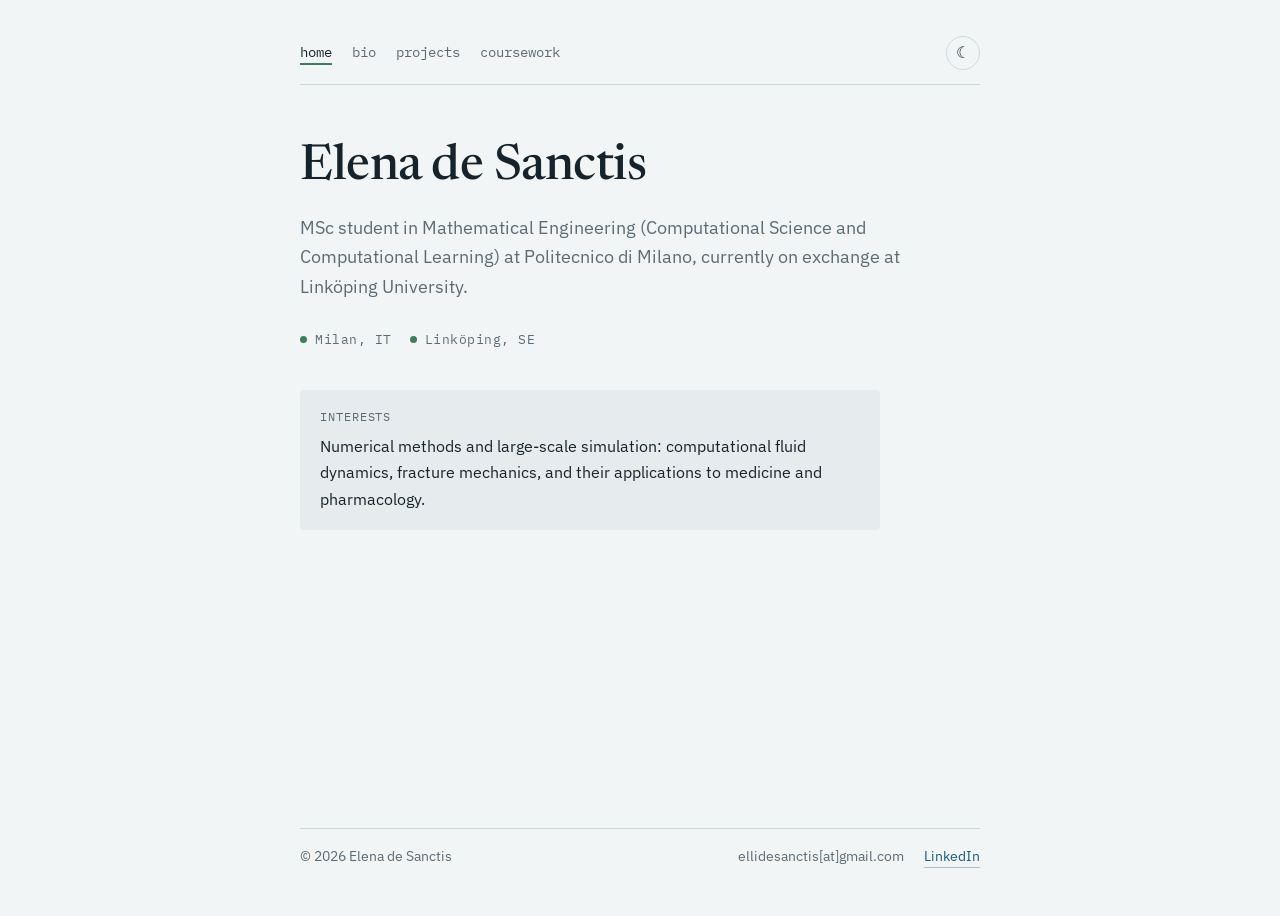
==== index.html @ 2d26bdd2 "Add files via upload" ====
<!doctype html>
<html lang="en">
<head>
<meta charset="utf-8">
<meta name="viewport" content="width=device-width, initial-scale=1">
<title>Elena de Sanctis</title>
<link rel="preconnect" href="https://fonts.googleapis.com">
<link rel="preconnect" href="https://fonts.gstatic.com" crossorigin>
<link rel="stylesheet" href="https://fonts.googleapis.com/css2?family=Newsreader:opsz,wght@6..72,400;6..72,500;6..72,600&family=IBM+Plex+Sans:wght@400;500&family=IBM+Plex+Mono:wght@400&display=swap">
<style>
/* Layout: colonna singola stretta, nav testuale in alto, pagine instradate su #hash */
:root{
  --bg:#f2f5f6; --surface:#e6ecee; --fg:#17232b; --muted:#5b6b75; --rule:#cfd9dd;
  --accent:#1d5c7a; --accent-2:#3f7d5c;
  --display:"Newsreader",Georgia,"Times New Roman",serif;
  --body:"IBM Plex Sans",system-ui,-apple-system,"Segoe UI",sans-serif;
  --mono:"IBM Plex Mono",ui-monospace,Menlo,Consolas,monospace;
}
@media (prefers-color-scheme: dark){:root:not([data-theme="light"]){
  --bg:#0f171c; --surface:#16222a; --fg:#e3eaee; --muted:#93a5af; --rule:#24343d;
  --accent:#7fc0de; --accent-2:#8cc9a6; color-scheme:dark}}
:root[data-theme="dark"]{
  --bg:#0f171c; --surface:#16222a; --fg:#e3eaee; --muted:#93a5af; --rule:#24343d;
  --accent:#7fc0de; --accent-2:#8cc9a6; color-scheme:dark}

*{box-sizing:border-box}
body{background:var(--bg);color:var(--fg);font-family:var(--body);font-size:16px;line-height:1.65;
  padding-left:max(16px,env(safe-area-inset-left,0px));padding-right:max(16px,env(safe-area-inset-right,0px))}
.wrap{max-width:680px;margin:0 auto;padding-block:28px 40px;display:flex;flex-direction:column;min-height:100vh}
a{color:var(--accent);text-decoration:none;border-bottom:1px solid color-mix(in srgb,var(--accent) 35%,transparent)}
a:hover{border-bottom-color:var(--accent)}
a:focus-visible,button:focus-visible{outline:2px solid var(--accent);outline-offset:3px;border-radius:2px}

header{display:flex;align-items:center;justify-content:space-between;gap:16px;flex-wrap:wrap;
  padding-bottom:14px;border-bottom:1px solid var(--rule)}
nav{display:flex;gap:20px;flex-wrap:wrap;font-family:var(--mono);font-size:14px}
nav a{color:var(--muted);border:0}
nav a[aria-current="page"]{color:var(--fg);box-shadow:inset 0 -2px 0 var(--accent-2)}
nav a:hover{color:var(--fg)}
#theme{background:none;border:1px solid var(--rule);color:var(--fg);width:34px;height:34px;border-radius:50%;
  font-size:16px;cursor:pointer;line-height:1}
#theme:hover{border-color:var(--accent)}

main{flex:1;padding-top:56px}
h1,h2,h3{font-family:var(--display);font-weight:500;text-wrap:balance;margin:0}
h1{font-size:clamp(2.2rem,6vw,3.1rem);line-height:1.08;letter-spacing:-.01em}
h2{font-size:1.55rem;margin-top:48px;margin-bottom:18px}
h3{font-size:1.15rem;font-weight:600}
.lede{font-size:1.12rem;color:var(--muted);max-width:58ch;margin:18px 0 0}
.coords{font-family:var(--mono);font-size:12.5px;color:var(--muted);letter-spacing:.04em;margin-top:28px;
  display:flex;gap:18px;flex-wrap:wrap}
.coords span::before{content:"";display:inline-block;width:7px;height:7px;border-radius:50%;
  background:var(--accent-2);margin-right:8px;vertical-align:1px}
.interest{margin-top:40px;padding:18px 20px;background:var(--surface);border-radius:4px;max-width:58ch}
.interest p{margin:0}
.label{font-family:var(--mono);font-size:11.5px;letter-spacing:.08em;text-transform:uppercase;color:var(--muted);margin-bottom:6px}

/* bio */
.facts{display:grid;grid-template-columns:max-content 1fr;gap:6px 24px;margin:20px 0 0}
.facts dt{font-family:var(--mono);font-size:13px;color:var(--muted)}
.facts dd{margin:0}
.timeline{list-style:none;padding:0;margin:0;display:flex;flex-direction:column;gap:22px}
.timeline li{display:grid;grid-template-columns:150px 1fr;gap:16px}
.when{font-family:var(--mono);font-size:13px;color:var(--muted);padding-top:3px;font-variant-numeric:tabular-nums}
.timeline p{margin:2px 0 0;color:var(--muted)}

/* progetti / corsi */
.tags{display:flex;flex-wrap:wrap;gap:6px;margin-top:10px}
.tags span{font-family:var(--mono);font-size:11.5px;padding:2px 8px;border:1px solid var(--rule);border-radius:3px;color:var(--muted)}
.list ul{margin:8px 0 0;padding-left:18px;color:var(--muted)}
.list ul li{padding:2px 0;border:0}
.list ul li:last-child{border:0}
.courses{columns:2 220px;column-gap:28px;padding-left:18px;margin:0}
.courses li{break-inside:avoid;padding:3px 0}
.list{list-style:none;padding:0;margin:28px 0 0;display:flex;flex-direction:column}
.list li{padding:20px 0;border-top:1px solid var(--rule);min-width:0}
.list li:last-child{border-bottom:1px solid var(--rule)}
.list p{margin:6px 0 8px}
.meta{font-family:var(--mono);font-size:12.5px;color:var(--accent-2)}
.todo{font-family:var(--mono);font-size:12.5px;color:var(--muted);margin-top:28px}

footer{margin-top:72px;padding-top:16px;border-top:1px solid var(--rule);font-size:13.5px;color:var(--muted);
  display:flex;gap:10px 20px;flex-wrap:wrap;align-items:center}
footer .sp{flex:1}

@media (max-width:520px){
  .timeline li{grid-template-columns:1fr;gap:2px}
  main{padding-top:36px}
}
</style>
</head>
<body>


<div class="wrap">
  <header>
    <nav aria-label="Sections">
      <a href="#home">home</a>
      <a href="#bio">bio</a>
      <a href="#projects">projects</a>
      <a href="#coursework">coursework</a>
    </nav>
    <button id="theme" type="button" aria-label="Toggle light/dark theme">☾</button>
  </header>

  <main>
    <section data-view="home">
      <h1>Elena de Sanctis</h1>
      <p class="lede">MSc student in Mathematical Engineering (Computational Science and Computational Learning) at Politecnico di Milano, currently on exchange at Linköping University.</p>
      <div class="coords"><span>Milan, IT</span><span>Linköping, SE</span></div>
      <div class="interest">
        <div class="label">Interests</div>
        <p>Numerical methods and large-scale simulation: computational fluid dynamics, fracture mechanics, and their applications to medicine and pharmacology.</p>
      </div>
    </section>

    <section data-view="bio" hidden>
      <h1>Bio</h1>
      <dl class="facts">
        <dt>Born in</dt><dd>Milan, Italy</dd>
        <dt>Current city</dt><dd>Linköping, Sweden</dd>
        <dt>Languages</dt><dd>Italian (native), English (B2, Cambridge FCE)</dd>
        <dt>CV</dt><dd><a href="Elena_de_Sanctis_CV.pdf" target="_blank" rel="noopener">Curriculum Vitae (PDF)</a></dd>
      </dl>

      <h2>Education</h2>
      <ol class="timeline">
        <li><div class="when">Aug 2026 — now</div>
          <div><h3>Linköping University</h3><p>Exchange semester · Linköping, Sweden</p></div></li>
        <li><div class="when">Sep 2025 — now</div>
          <div><h3>Politecnico di Milano</h3><p>MSc in Mathematical Engineering, Computational Science and Computational Learning · Milan, Italy</p></div></li>
        <li><div class="when">Sep 2022 — Sep 2025</div>
          <div><h3>Politecnico di Milano</h3><p>BSc in Mathematical Engineering · Milan, Italy</p></div></li>
      </ol>

      <h2>Skills</h2>
      <dl class="facts">
        <dt>Programming</dt><dd>C/C++, MATLAB, R, LaTeX</dd>
        <dt>Software</dt><dd>Ansys Fluent, ANSA, ParaView, HPC clusters (Slurm)</dd>
      </dl>

      <h2>Beyond engineering</h2>
      <ol class="timeline">
        <li><div class="when">2020 — now</div>
          <div><h3>Leo Club Rieti Host</h3><p>Youth branch of Lions Clubs International · President 2023/24, Vice-President 2021/22</p></div></li>
        <li><div class="when">2022 — now</div>
          <div><h3>AIM</h3><p>Member of the Association of Mathematical Engineers</p></div></li>
      </ol>
    </section>

    <section data-view="projects" hidden>
      <h1>Projects</h1>
      <ul class="list">
        <li><h3>Phase-Field Fracture Propagation</h3>
          <p>A C++ solver for brittle fracture that couples elastic equilibrium with a phase-field damage model on a Material Point Method discretisation.</p>
          <ul>
            <li>Fully explicit, matrix-free scheme: CFL-limited momentum update and damped Jacobi for the phase field, with no global linear solve.</li>
            <li>Reproduces the single-edge-notched shear test and dynamic crack branching; shear stiffness matches the analytical value to five significant digits.</li>
          </ul>
          <div class="tags"><span>C++</span><span>MPM</span><span>explicit solvers</span></div>
          <div class="meta" style="margin-top:10px">Ongoing · spring 2026, now being parallelised</div></li>
        <li><h3>Smoke Dispersion from a Vehicle Fire</h3>
          <p>Steady RANS simulations of smoke from a bus fire on the Linköping University campus to identify the buildings most at risk.</p>
          <ul>
            <li>20-million-cell meshes run on the NSC Sigma HPC cluster with scripted Fluent journals.</li>
            <li>20 years of hourly wind data reduced to five cases with k-means, combined into probability-weighted exposure maps.</li>
            <li>Co-authored a scientific paper and presented a poster.</li>
          </ul>
          <div class="tags"><span>Ansys Fluent</span><span>MATLAB</span><span>ParaView</span><span>HPC</span></div>
          <div class="meta" style="margin-top:10px">Course project · fall 2026</div></li>
        <li><h3>External Aerodynamics of the DrivAer Car</h3>
          <p>An automated pipeline from CAD to post-processing for the DrivAer reference vehicle, with moving ground and rotating wheels.</p>
          <ul>
            <li>Parametric Scheme script for Fluent Meshing producing a 9.3-million-cell poly-hexcore mesh with 10 prism layers.</li>
            <li>Realizable k–ε RANS at 20 m/s, run in batch on the NSC Sigma cluster; ParaView post-processing in Python.</li>
          </ul>
          <div class="tags"><span>ANSA</span><span>Ansys Fluent</span><span>ParaView</span><span>Python</span></div>
          <div class="meta" style="margin-top:10px">Course project · fall 2026</div></li>
      </ul>
    </section>

    <section data-view="coursework" hidden>
      <h1>Coursework</h1>
      <h2>Linköping University</h2>
      <ul class="courses">
        <li>Applied Computational Fluid Dynamics</li><li>Fluid Mechanics</li><li>Mathematical Models in Biology</li>
        <li>Medical Image Analysis</li><li>Text Mining</li>
      </ul>
      <h2>Politecnico di Milano, MSc</h2>
      <ul class="courses">
        <li>Real and Functional Analysis</li><li>Advanced Partial Differential Equations</li>
        <li>Numerical Analysis for PDEs</li><li>Algorithms and Parallel Computing</li>
        <li>Advanced Programming for Scientific Computing</li><li>Fluid Dynamics</li><li>Computational Fluid Dynamics</li>
      </ul>
      <h2>Politecnico di Milano, BSc</h2>
      <ul class="courses">
        <li>Probability Theory</li><li>Statistical Inference</li><li>Numerical Analysis</li>
        <li>Linear Algebra</li><li>Partial Differential Equations</li><li>Functional and Complex Analysis</li>
      </ul>
    </section>
  </main>

  <footer>
    <span>© 2026 Elena de Sanctis</span>
    <span class="sp"></span>
    <span>ellidesanctis[at]gmail.com</span>
    <a href="https://www.linkedin.com/in/elena-de-sanctis" target="_blank" rel="noopener">LinkedIn</a>
  </footer>
</div>
<script>
(function(){
  var views=["home","bio","projects","coursework"];
  function show(){
    var v=(location.hash||"#home").slice(1); if(views.indexOf(v)<0) v="home";
    document.querySelectorAll("[data-view]").forEach(function(s){s.hidden=s.dataset.view!==v});
    document.querySelectorAll("nav a").forEach(function(a){
      if(a.getAttribute("href")==="#"+v) a.setAttribute("aria-current","page"); else a.removeAttribute("aria-current");});
    window.scrollTo(0,0);
  }
  window.addEventListener("hashchange",show); show();

  var root=document.documentElement, btn=document.getElementById("theme");
  function isDark(){var t=root.getAttribute("data-theme"); if(t) return t==="dark";
    return matchMedia("(prefers-color-scheme: dark)").matches;}
  function sync(){btn.textContent=isDark()?"☀":"☾";}
  try{var saved=localStorage.getItem("theme"); if(saved) root.setAttribute("data-theme",saved);}catch(e){}
  btn.addEventListener("click",function(){
    var next=isDark()?"light":"dark"; root.setAttribute("data-theme",next);
    try{localStorage.setItem("theme",next);}catch(e){} sync();});
  sync();
})();
</script>
</body>
</html>
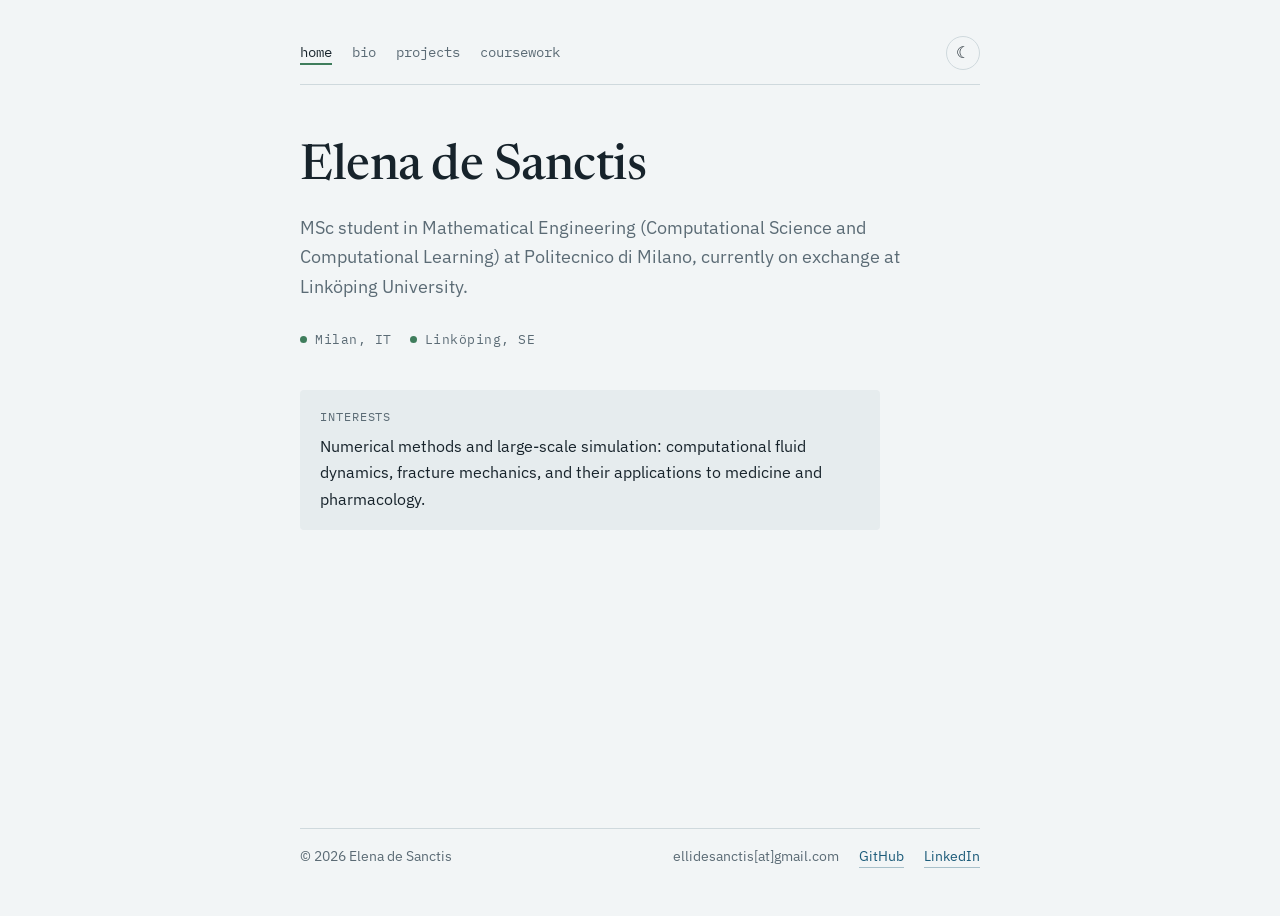
==== commit 18f2dc1d: "Add files via upload" ====
--- a/index.html
+++ b/index.html
@@ -117,7 +117,7 @@
     <section data-view="bio" hidden>
       <h1>Bio</h1>
       <dl class="facts">
-        <dt>Born in</dt><dd>Milan, Italy</dd>
+        <dt>Born in</dt><dd>Rieti, Italy</dd>
         <dt>Current city</dt><dd>Linköping, Sweden</dd>
         <dt>Languages</dt><dd>Italian (native), English (B2, Cambridge FCE)</dd>
         <dt>CV</dt><dd><a href="Elena_de_Sanctis_CV.pdf" target="_blank" rel="noopener">Curriculum Vitae (PDF)</a></dd>
@@ -204,7 +204,8 @@
     <span>© 2026 Elena de Sanctis</span>
     <span class="sp"></span>
     <span>ellidesanctis[at]gmail.com</span>
-    <a href="https://www.linkedin.com/in/elena-de-sanctis" target="_blank" rel="noopener">LinkedIn</a>
+    <a href="https://github.com/ElenadeSanctis" target="_blank" rel="noopener">GitHub</a>
+    <a href="https://www.linkedin.com/in/elena-de-sanctis-988266246/" target="_blank" rel="noopener">LinkedIn</a>
   </footer>
 </div>
 <script>
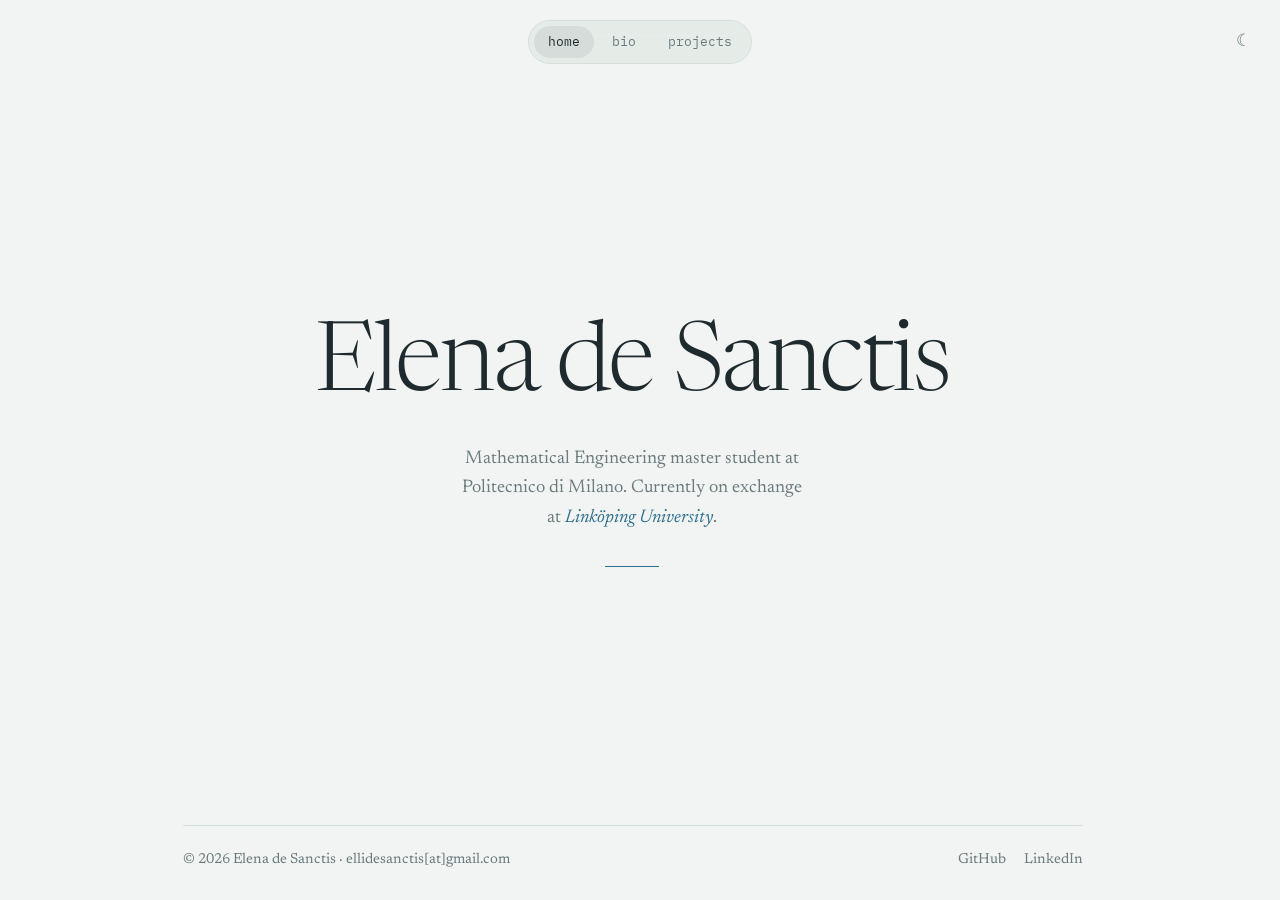
==== commit b267d958: "Add files via upload" ====
--- a/index.html
+++ b/index.html
@@ -1,235 +1,23 @@
 <!doctype html>
 <html lang="en">
 <head>
-<meta charset="utf-8">
-<meta name="viewport" content="width=device-width, initial-scale=1">
-<title>Elena de Sanctis</title>
-<link rel="preconnect" href="https://fonts.googleapis.com">
-<link rel="preconnect" href="https://fonts.gstatic.com" crossorigin>
-<link rel="stylesheet" href="https://fonts.googleapis.com/css2?family=Newsreader:opsz,wght@6..72,400;6..72,500;6..72,600&family=IBM+Plex+Sans:wght@400;500&family=IBM+Plex+Mono:wght@400&display=swap">
-<style>
-/* Layout: colonna singola stretta, nav testuale in alto, pagine instradate su #hash */
-:root{
-  --bg:#f2f5f6; --surface:#e6ecee; --fg:#17232b; --muted:#5b6b75; --rule:#cfd9dd;
-  --accent:#1d5c7a; --accent-2:#3f7d5c;
-  --display:"Newsreader",Georgia,"Times New Roman",serif;
-  --body:"IBM Plex Sans",system-ui,-apple-system,"Segoe UI",sans-serif;
-  --mono:"IBM Plex Mono",ui-monospace,Menlo,Consolas,monospace;
-}
-@media (prefers-color-scheme: dark){:root:not([data-theme="light"]){
-  --bg:#0f171c; --surface:#16222a; --fg:#e3eaee; --muted:#93a5af; --rule:#24343d;
-  --accent:#7fc0de; --accent-2:#8cc9a6; color-scheme:dark}}
-:root[data-theme="dark"]{
-  --bg:#0f171c; --surface:#16222a; --fg:#e3eaee; --muted:#93a5af; --rule:#24343d;
-  --accent:#7fc0de; --accent-2:#8cc9a6; color-scheme:dark}
-
-*{box-sizing:border-box}
-body{background:var(--bg);color:var(--fg);font-family:var(--body);font-size:16px;line-height:1.65;
-  padding-left:max(16px,env(safe-area-inset-left,0px));padding-right:max(16px,env(safe-area-inset-right,0px))}
-.wrap{max-width:680px;margin:0 auto;padding-block:28px 40px;display:flex;flex-direction:column;min-height:100vh}
-a{color:var(--accent);text-decoration:none;border-bottom:1px solid color-mix(in srgb,var(--accent) 35%,transparent)}
-a:hover{border-bottom-color:var(--accent)}
-a:focus-visible,button:focus-visible{outline:2px solid var(--accent);outline-offset:3px;border-radius:2px}
-
-header{display:flex;align-items:center;justify-content:space-between;gap:16px;flex-wrap:wrap;
-  padding-bottom:14px;border-bottom:1px solid var(--rule)}
-nav{display:flex;gap:20px;flex-wrap:wrap;font-family:var(--mono);font-size:14px}
-nav a{color:var(--muted);border:0}
-nav a[aria-current="page"]{color:var(--fg);box-shadow:inset 0 -2px 0 var(--accent-2)}
-nav a:hover{color:var(--fg)}
-#theme{background:none;border:1px solid var(--rule);color:var(--fg);width:34px;height:34px;border-radius:50%;
-  font-size:16px;cursor:pointer;line-height:1}
-#theme:hover{border-color:var(--accent)}
-
-main{flex:1;padding-top:56px}
-h1,h2,h3{font-family:var(--display);font-weight:500;text-wrap:balance;margin:0}
-h1{font-size:clamp(2.2rem,6vw,3.1rem);line-height:1.08;letter-spacing:-.01em}
-h2{font-size:1.55rem;margin-top:48px;margin-bottom:18px}
-h3{font-size:1.15rem;font-weight:600}
-.lede{font-size:1.12rem;color:var(--muted);max-width:58ch;margin:18px 0 0}
-.coords{font-family:var(--mono);font-size:12.5px;color:var(--muted);letter-spacing:.04em;margin-top:28px;
-  display:flex;gap:18px;flex-wrap:wrap}
-.coords span::before{content:"";display:inline-block;width:7px;height:7px;border-radius:50%;
-  background:var(--accent-2);margin-right:8px;vertical-align:1px}
-.interest{margin-top:40px;padding:18px 20px;background:var(--surface);border-radius:4px;max-width:58ch}
-.interest p{margin:0}
-.label{font-family:var(--mono);font-size:11.5px;letter-spacing:.08em;text-transform:uppercase;color:var(--muted);margin-bottom:6px}
-
-/* bio */
-.facts{display:grid;grid-template-columns:max-content 1fr;gap:6px 24px;margin:20px 0 0}
-.facts dt{font-family:var(--mono);font-size:13px;color:var(--muted)}
-.facts dd{margin:0}
-.timeline{list-style:none;padding:0;margin:0;display:flex;flex-direction:column;gap:22px}
-.timeline li{display:grid;grid-template-columns:150px 1fr;gap:16px}
-.when{font-family:var(--mono);font-size:13px;color:var(--muted);padding-top:3px;font-variant-numeric:tabular-nums}
-.timeline p{margin:2px 0 0;color:var(--muted)}
-
-/* progetti / corsi */
-.tags{display:flex;flex-wrap:wrap;gap:6px;margin-top:10px}
-.tags span{font-family:var(--mono);font-size:11.5px;padding:2px 8px;border:1px solid var(--rule);border-radius:3px;color:var(--muted)}
-.list ul{margin:8px 0 0;padding-left:18px;color:var(--muted)}
-.list ul li{padding:2px 0;border:0}
-.list ul li:last-child{border:0}
-.courses{columns:2 220px;column-gap:28px;padding-left:18px;margin:0}
-.courses li{break-inside:avoid;padding:3px 0}
-.list{list-style:none;padding:0;margin:28px 0 0;display:flex;flex-direction:column}
-.list li{padding:20px 0;border-top:1px solid var(--rule);min-width:0}
-.list li:last-child{border-bottom:1px solid var(--rule)}
-.list p{margin:6px 0 8px}
-.meta{font-family:var(--mono);font-size:12.5px;color:var(--accent-2)}
-.todo{font-family:var(--mono);font-size:12.5px;color:var(--muted);margin-top:28px}
-
-footer{margin-top:72px;padding-top:16px;border-top:1px solid var(--rule);font-size:13.5px;color:var(--muted);
-  display:flex;gap:10px 20px;flex-wrap:wrap;align-items:center}
-footer .sp{flex:1}
-
-@media (max-width:520px){
-  .timeline li{grid-template-columns:1fr;gap:2px}
-  main{padding-top:36px}
-}
-</style>
+  <meta charset="utf-8">
+  <meta name="viewport" content="width=device-width, initial-scale=1, viewport-fit=cover">
+  <title>Elena de Sanctis</title>
+  <meta name="description" content="Mathematical Engineering student at Politecnico di Milano">
+  <meta name="author" content="Elena de Sanctis">
+  <link rel="stylesheet" href="style.css">
+  <script src="theme.js"></script>
 </head>
-<body>
-
-
-<div class="wrap">
-  <header>
-    <nav aria-label="Sections">
-      <a href="#home">home</a>
-      <a href="#bio">bio</a>
-      <a href="#projects">projects</a>
-      <a href="#coursework">coursework</a>
-    </nav>
-    <button id="theme" type="button" aria-label="Toggle light/dark theme">☾</button>
-  </header>
-
-  <main>
-    <section data-view="home">
-      <h1>Elena de Sanctis</h1>
-      <p class="lede">MSc student in Mathematical Engineering (Computational Science and Computational Learning) at Politecnico di Milano, currently on exchange at Linköping University.</p>
-      <div class="coords"><span>Milan, IT</span><span>Linköping, SE</span></div>
-      <div class="interest">
-        <div class="label">Interests</div>
-        <p>Numerical methods and large-scale simulation: computational fluid dynamics, fracture mechanics, and their applications to medicine and pharmacology.</p>
-      </div>
-    </section>
-
-    <section data-view="bio" hidden>
-      <h1>Bio</h1>
-      <dl class="facts">
-        <dt>Born in</dt><dd>Rieti, Italy</dd>
-        <dt>Current city</dt><dd>Linköping, Sweden</dd>
-        <dt>Languages</dt><dd>Italian (native), English (B2, Cambridge FCE)</dd>
-        <dt>CV</dt><dd><a href="Elena_de_Sanctis_CV.pdf" target="_blank" rel="noopener">Curriculum Vitae (PDF)</a></dd>
-      </dl>
-
-      <h2>Education</h2>
-      <ol class="timeline">
-        <li><div class="when">Aug 2026 — now</div>
-          <div><h3>Linköping University</h3><p>Exchange semester · Linköping, Sweden</p></div></li>
-        <li><div class="when">Sep 2025 — now</div>
-          <div><h3>Politecnico di Milano</h3><p>MSc in Mathematical Engineering, Computational Science and Computational Learning · Milan, Italy</p></div></li>
-        <li><div class="when">Sep 2022 — Sep 2025</div>
-          <div><h3>Politecnico di Milano</h3><p>BSc in Mathematical Engineering · Milan, Italy</p></div></li>
-      </ol>
-
-      <h2>Skills</h2>
-      <dl class="facts">
-        <dt>Programming</dt><dd>C/C++, MATLAB, R, LaTeX</dd>
-        <dt>Software</dt><dd>Ansys Fluent, ANSA, ParaView, HPC clusters (Slurm)</dd>
-      </dl>
-
-      <h2>Beyond engineering</h2>
-      <ol class="timeline">
-        <li><div class="when">2020 — now</div>
-          <div><h3>Leo Club Rieti Host</h3><p>Youth branch of Lions Clubs International · President 2023/24, Vice-President 2021/22</p></div></li>
-        <li><div class="when">2022 — now</div>
-          <div><h3>AIM</h3><p>Member of the Association of Mathematical Engineers</p></div></li>
-      </ol>
-    </section>
-
-    <section data-view="projects" hidden>
-      <h1>Projects</h1>
-      <ul class="list">
-        <li><h3>Phase-Field Fracture Propagation</h3>
-          <p>A C++ solver for brittle fracture that couples elastic equilibrium with a phase-field damage model on a Material Point Method discretisation.</p>
-          <ul>
-            <li>Fully explicit, matrix-free scheme: CFL-limited momentum update and damped Jacobi for the phase field, with no global linear solve.</li>
-            <li>Reproduces the single-edge-notched shear test and dynamic crack branching; shear stiffness matches the analytical value to five significant digits.</li>
-          </ul>
-          <div class="tags"><span>C++</span><span>MPM</span><span>explicit solvers</span></div>
-          <div class="meta" style="margin-top:10px">Ongoing · spring 2026, now being parallelised</div></li>
-        <li><h3>Smoke Dispersion from a Vehicle Fire</h3>
-          <p>Steady RANS simulations of smoke from a bus fire on the Linköping University campus to identify the buildings most at risk.</p>
-          <ul>
-            <li>20-million-cell meshes run on the NSC Sigma HPC cluster with scripted Fluent journals.</li>
-            <li>20 years of hourly wind data reduced to five cases with k-means, combined into probability-weighted exposure maps.</li>
-            <li>Co-authored a scientific paper and presented a poster.</li>
-          </ul>
-          <div class="tags"><span>Ansys Fluent</span><span>MATLAB</span><span>ParaView</span><span>HPC</span></div>
-          <div class="meta" style="margin-top:10px">Course project · fall 2026</div></li>
-        <li><h3>External Aerodynamics of the DrivAer Car</h3>
-          <p>An automated pipeline from CAD to post-processing for the DrivAer reference vehicle, with moving ground and rotating wheels.</p>
-          <ul>
-            <li>Parametric Scheme script for Fluent Meshing producing a 9.3-million-cell poly-hexcore mesh with 10 prism layers.</li>
-            <li>Realizable k–ε RANS at 20 m/s, run in batch on the NSC Sigma cluster; ParaView post-processing in Python.</li>
-          </ul>
-          <div class="tags"><span>ANSA</span><span>Ansys Fluent</span><span>ParaView</span><span>Python</span></div>
-          <div class="meta" style="margin-top:10px">Course project · fall 2026</div></li>
-      </ul>
-    </section>
-
-    <section data-view="coursework" hidden>
-      <h1>Coursework</h1>
-      <h2>Linköping University</h2>
-      <ul class="courses">
-        <li>Applied Computational Fluid Dynamics</li><li>Fluid Mechanics</li><li>Mathematical Models in Biology</li>
-        <li>Medical Image Analysis</li><li>Text Mining</li>
-      </ul>
-      <h2>Politecnico di Milano, MSc</h2>
-      <ul class="courses">
-        <li>Real and Functional Analysis</li><li>Advanced Partial Differential Equations</li>
-        <li>Numerical Analysis for PDEs</li><li>Algorithms and Parallel Computing</li>
-        <li>Advanced Programming for Scientific Computing</li><li>Fluid Dynamics</li><li>Computational Fluid Dynamics</li>
-      </ul>
-      <h2>Politecnico di Milano, BSc</h2>
-      <ul class="courses">
-        <li>Probability Theory</li><li>Statistical Inference</li><li>Numerical Analysis</li>
-        <li>Linear Algebra</li><li>Partial Differential Equations</li><li>Functional and Complex Analysis</li>
-      </ul>
-    </section>
-  </main>
-
-  <footer>
-    <span>© 2026 Elena de Sanctis</span>
-    <span class="sp"></span>
-    <span>ellidesanctis[at]gmail.com</span>
-    <a href="https://github.com/ElenadeSanctis" target="_blank" rel="noopener">GitHub</a>
-    <a href="https://www.linkedin.com/in/elena-de-sanctis-988266246/" target="_blank" rel="noopener">LinkedIn</a>
-  </footer>
-</div>
-<script>
-(function(){
-  var views=["home","bio","projects","coursework"];
-  function show(){
-    var v=(location.hash||"#home").slice(1); if(views.indexOf(v)<0) v="home";
-    document.querySelectorAll("[data-view]").forEach(function(s){s.hidden=s.dataset.view!==v});
-    document.querySelectorAll("nav a").forEach(function(a){
-      if(a.getAttribute("href")==="#"+v) a.setAttribute("aria-current","page"); else a.removeAttribute("aria-current");});
-    window.scrollTo(0,0);
-  }
-  window.addEventListener("hashchange",show); show();
-
-  var root=document.documentElement, btn=document.getElementById("theme");
-  function isDark(){var t=root.getAttribute("data-theme"); if(t) return t==="dark";
-    return matchMedia("(prefers-color-scheme: dark)").matches;}
-  function sync(){btn.textContent=isDark()?"☀":"☾";}
-  try{var saved=localStorage.getItem("theme"); if(saved) root.setAttribute("data-theme",saved);}catch(e){}
-  btn.addEventListener("click",function(){
-    var next=isDark()?"light":"dark"; root.setAttribute("data-theme",next);
-    try{localStorage.setItem("theme",next);}catch(e){} sync();});
-  sync();
-})();
-</script>
+<body class="home-page">
+<nav class="site-nav" aria-label="Main navigation"><a href="index.html" aria-current="page">home</a><a href="bio.html">bio</a><a href="projects.html">projects</a></nav><button class="theme-toggle" type="button" aria-label="Switch to dark mode">☾</button>
+<main class="page">
+  <section class="home-hero reveal">
+    <h1>Elena de Sanctis</h1>
+    <p class="description">Mathematical Engineering master student at Politecnico di Milano. Currently on exchange at <em>Linköping University</em>.</p>
+    <div class="home-mark" aria-hidden="true"></div>
+  </section>
+</main>
+<footer class="page footer"><span>© 2026 Elena de Sanctis · ellidesanctis[at]gmail.com</span><span class="footer-links"><a href="https://github.com/ElenadeSanctis" target="_blank" rel="noopener">GitHub</a><a href="https://www.linkedin.com/in/elena-de-sanctis-988266246/" target="_blank" rel="noopener">LinkedIn</a></span></footer>
 </body>
 </html>
--- a/style.css
+++ b/style.css
@@ -0,0 +1,183 @@
+@import url('https://fonts.googleapis.com/css2?family=Newsreader:ital,opsz,wght@0,6..72,300;0,6..72,400;0,6..72,500;1,6..72,400&family=IBM+Plex+Mono:wght@400&display=swap');
+
+/* Layout: pagine a colonna centrata, nav a pillola fissa in alto, transizioni tra pagine */
+:root {
+  --bg: #f1f4f2;
+  --surface: #e3eae7;
+  --text: #1f2a2e;
+  --muted: #6a7a7e;
+  --rule: #d5dfdb;
+  --accent: #2f6f8f;
+  --accent-2: #3f7d5c;
+  --pill: rgba(31, 42, 46, .08);
+  --shadow: 0 18px 44px rgba(20, 45, 55, .10);
+  --serif: "Newsreader", "Iowan Old Style", Baskerville, Georgia, serif;
+  --mono: "IBM Plex Mono", ui-monospace, SFMono-Regular, Consolas, monospace;
+  --ease: cubic-bezier(.2, .7, .2, 1);
+  color-scheme: light;
+}
+@media (prefers-color-scheme: dark) {
+  :root:not([data-theme="light"]) {
+    --bg: #11191d; --surface: #1b262b; --text: #dce6e8; --muted: #8fa1a6; --rule: #26343a;
+    --accent: #86bfd9; --accent-2: #8cc9a6; --pill: rgba(220, 230, 232, .10);
+    --shadow: 0 18px 44px rgba(0, 0, 0, .30); color-scheme: dark;
+  }
+}
+:root[data-theme="dark"] {
+  --bg: #11191d; --surface: #1b262b; --text: #dce6e8; --muted: #8fa1a6; --rule: #26343a;
+  --accent: #86bfd9; --accent-2: #8cc9a6; --pill: rgba(220, 230, 232, .10);
+  --shadow: 0 18px 44px rgba(0, 0, 0, .30); color-scheme: dark;
+}
+
+* { box-sizing: border-box; }
+html { scrollbar-gutter: stable; }
+body {
+  margin: 0; min-height: 100svh; display: flex; flex-direction: column;
+  background: var(--bg); color: var(--text);
+  font-family: var(--serif); font-size: 1.12rem; line-height: 1.6;
+  padding-left: max(16px, env(safe-area-inset-left, 0px));
+  padding-right: max(16px, env(safe-area-inset-right, 0px));
+  transition: background-color .3s ease, color .3s ease;
+}
+a { color: inherit; text-decoration: none; }
+img { display: block; max-width: 100%; }
+main { flex: 1; }
+.page { width: 100%; max-width: 900px; margin: 0 auto; }
+
+/* nav */
+.site-nav {
+  position: fixed; z-index: 10; top: calc(20px + env(safe-area-inset-top, 0px)); left: 50%; transform: translateX(-50%);
+  display: flex; gap: 4px; padding: 5px;
+  background: color-mix(in srgb, var(--surface) 85%, transparent);
+  backdrop-filter: blur(10px); -webkit-backdrop-filter: blur(10px);
+  border: 1px solid var(--rule); border-radius: 999px;
+  font-family: var(--mono); font-size: .8rem;
+  view-transition-name: site-nav;
+}
+.site-nav a { position: relative; padding: 6px 14px; border-radius: 999px; color: var(--muted); transition: color .2s ease; white-space: nowrap; }
+.site-nav a:hover { color: var(--text); }
+.site-nav a[aria-current="page"] { color: var(--text); }
+.site-nav a[aria-current="page"]::before {
+  content: ""; position: absolute; inset: 0; z-index: -1; border-radius: 999px; background: var(--pill);
+  view-transition-name: nav-pill;
+}
+.theme-toggle {
+  position: fixed; z-index: 11; top: calc(24px + env(safe-area-inset-top, 0px)); right: max(20px, calc(env(safe-area-inset-right, 0px) + 12px));
+  width: 34px; height: 34px; border: 1px solid transparent; border-radius: 50%;
+  background: transparent; color: var(--muted); font-size: 1.05rem; line-height: 1; cursor: pointer;
+  transition: color .2s ease, border-color .2s ease, transform .4s var(--ease);
+  view-transition-name: theme-toggle;
+}
+.theme-toggle:hover { color: var(--text); border-color: var(--rule); transform: rotate(-20deg); }
+a:focus-visible, button:focus-visible { outline: 2px solid var(--accent); outline-offset: 3px; border-radius: 4px; }
+
+/* type */
+h1, h2, h3 { margin: 0; font-weight: 400; letter-spacing: -.025em; line-height: 1.04; text-wrap: balance; }
+h1 { font-size: clamp(2.6rem, 6.5vw, 5rem); font-weight: 300; }
+.muted { color: var(--muted); }
+.eyebrow { margin: 0 0 18px; font: .74rem/1.2 var(--mono); letter-spacing: .12em; text-transform: uppercase; color: var(--accent-2); }
+.meta { font: .76rem var(--mono); color: var(--accent-2); letter-spacing: .02em; }
+
+/* home */
+.home-page main { display: grid; place-items: center; padding-block: 120px 60px; }
+.home-hero { text-align: center; max-width: 640px; }
+.home-hero h1 { font-size: clamp(3rem, 9vw, 6rem); }
+.home-hero .description { margin: 26px auto 0; max-width: 34ch; font-size: 1.15rem; color: var(--muted); }
+.home-hero .description em { color: var(--accent); font-style: italic; }
+.home-mark { width: 54px; height: 1px; margin: 34px auto 0; background: var(--accent); transform-origin: center; animation: grow .9s var(--ease) .35s both; }
+
+/* subpages */
+.subpage { padding-block: 150px 90px; }
+.intro { margin-bottom: 54px; }
+
+/* bio */
+.bio-hero { display: grid; grid-template-columns: 1fr; gap: 30px; margin-bottom: 64px; }
+.bio-hero h1 { font-size: clamp(2.4rem, 5vw, 3.8rem); }
+.bio-facts { display: grid; grid-template-columns: repeat(3, max-content); gap: 14px 40px; margin: 0; }
+.bio-facts dt { font: .74rem var(--mono); letter-spacing: .08em; text-transform: uppercase; color: var(--muted); }
+.bio-facts dd { margin: 4px 0 0; }
+.button {
+  display: inline-flex; align-items: center; gap: 8px; justify-self: start;
+  padding: 10px 18px; border: 1px solid var(--rule); border-radius: 999px; background: var(--surface);
+  font: .8rem var(--mono); color: var(--text);
+  transition: background-color .2s ease, color .2s ease, border-color .2s ease, transform .2s var(--ease);
+}
+.button:hover { background: var(--accent); border-color: var(--accent); color: var(--bg); transform: translateY(-2px); }
+.bio-section { margin-bottom: 56px; }
+.bio-section h2 { font-size: clamp(1.8rem, 3.6vw, 2.6rem); margin-bottom: 22px; }
+.cv-list { list-style: none; margin: 0; padding: 0; display: grid; gap: 22px; }
+.cv-entry { display: grid; grid-template-columns: 170px 1fr; gap: 20px; }
+.cv-entry .when { font: .78rem var(--mono); color: var(--muted); padding-top: 6px; font-variant-numeric: tabular-nums; }
+.cv-entry h3 { font-size: 1.5rem; }
+.cv-entry p { margin: 4px 0 0; }
+.skills { display: grid; grid-template-columns: 170px 1fr; gap: 10px 20px; margin: 0; }
+.skills dt { font: .78rem var(--mono); color: var(--muted); padding-top: 4px; }
+.skills dd { margin: 0; }
+
+/* projects list */
+.project-list { border-top: 1px solid var(--rule); }
+.project-link { display: grid; grid-template-columns: 1fr auto; gap: 24px; align-items: center; padding: 30px 6px; border-bottom: 1px solid var(--rule); transition: padding .35s var(--ease), background-color .35s ease; }
+.project-link h2 { font-size: clamp(1.5rem, 3vw, 2rem); margin-bottom: 10px; transition: color .25s ease; }
+.project-link p { margin: 0 0 10px; max-width: 60ch; color: var(--muted); }
+.project-link .arrow { font-family: var(--mono); color: var(--muted); transition: transform .35s var(--ease), color .25s ease; }
+.project-link:hover { padding-left: 16px; background: color-mix(in srgb, var(--surface) 55%, transparent); }
+.project-link:hover h2, .project-link:hover .arrow { color: var(--accent); }
+.project-link:hover .arrow { transform: translateX(6px); }
+.status { display: inline-block; margin-left: 10px; padding: 2px 9px; border-radius: 999px; background: color-mix(in srgb, var(--accent-2) 16%, transparent); color: var(--accent-2); font: .7rem var(--mono); vertical-align: 2px; }
+
+/* project detail */
+.detail-hero { margin-bottom: 52px; }
+.detail-hero h1 { font-size: clamp(2.2rem, 4.6vw, 3.6rem); }
+.lede { margin: 24px 0 0; max-width: 62ch; font-size: 1.2rem; color: var(--muted); }
+.project-meta { display: flex; flex-wrap: wrap; gap: 22px 56px; margin-bottom: 44px; padding-block: 22px; border-top: 1px solid var(--rule); border-bottom: 1px solid var(--rule); }
+.project-meta strong { display: block; font: 400 .72rem var(--mono); letter-spacing: .1em; text-transform: uppercase; color: var(--muted); }
+.project-meta p { margin: 4px 0 0; }
+.detail-body h2 { font-size: 1.8rem; margin-bottom: 16px; }
+.detail-body p, .detail-body li { max-width: 66ch; }
+.detail-body ul { padding-left: 20px; margin: 0; display: grid; gap: 10px; }
+.tags { display: flex; flex-wrap: wrap; gap: 6px; }
+.tags span { padding: 3px 10px; border-radius: 999px; background: var(--surface); font: .72rem var(--mono); color: var(--muted); }
+.back { display: inline-block; margin-top: 56px; font: .8rem var(--mono); color: var(--muted); transition: color .2s ease, transform .3s var(--ease); }
+.back:hover { color: var(--accent); transform: translateX(-4px); }
+
+/* footer */
+.footer { display: flex; justify-content: space-between; align-items: center; flex-wrap: wrap; gap: 10px 20px; padding-block: 22px 28px; border-top: 1px solid var(--rule); font-size: .9rem; color: var(--muted); }
+.footer-links { display: flex; gap: 18px; }
+.footer-links a { border-bottom: 1px solid transparent; transition: color .2s ease, border-color .2s ease; }
+.footer-links a:hover { color: var(--accent); border-color: var(--accent); }
+
+/* ---- animations ---- */
+@view-transition { navigation: auto; }
+main { view-transition-name: page; }
+::view-transition-old(page) { animation: page-out .22s ease both; }
+::view-transition-new(page) { animation: page-in .5s var(--ease) both; }
+::view-transition-group(nav-pill) { animation-duration: .45s; animation-timing-function: var(--ease); }
+@keyframes page-out { to { opacity: 0; transform: translateY(-8px); } }
+@keyframes page-in { from { opacity: 0; transform: translateY(14px); } }
+@keyframes rise { from { opacity: 0; transform: translateY(16px); } }
+@keyframes grow { from { transform: scaleX(0); } }
+.reveal > * { animation: rise .6s var(--ease) both; }
+.reveal > *:nth-child(2) { animation-delay: .08s; }
+.reveal > *:nth-child(3) { animation-delay: .16s; }
+.reveal > *:nth-child(4) { animation-delay: .24s; }
+.reveal > *:nth-child(5) { animation-delay: .32s; }
+.reveal > *:nth-child(6) { animation-delay: .40s; }
+@media (prefers-reduced-motion: reduce) {
+  *, *::before, *::after, ::view-transition-group(*), ::view-transition-old(*), ::view-transition-new(*) { animation: none !important; transition: none !important; }
+}
+
+@media (max-width: 680px) {
+  body { font-size: 1.05rem; }
+  .site-nav { top: calc(12px + env(safe-area-inset-top, 0px)); font-size: .72rem; }
+  .site-nav a { padding: 5px 10px; }
+  .theme-toggle { top: calc(14px + env(safe-area-inset-top, 0px)); right: max(8px, env(safe-area-inset-right, 0px)); }
+  .subpage { padding-top: 110px; }
+  .bio-facts { grid-template-columns: 1fr 1fr; }
+  .cv-entry, .skills { grid-template-columns: 1fr; gap: 2px; }
+  .skills dd { margin-bottom: 10px; }
+  .project-link { grid-template-columns: 1fr; }
+  .project-link .arrow { display: none; }
+}
+@media (max-width: 460px) {
+  .site-nav { left: max(16px, env(safe-area-inset-left, 0px)); transform: none; }
+}
